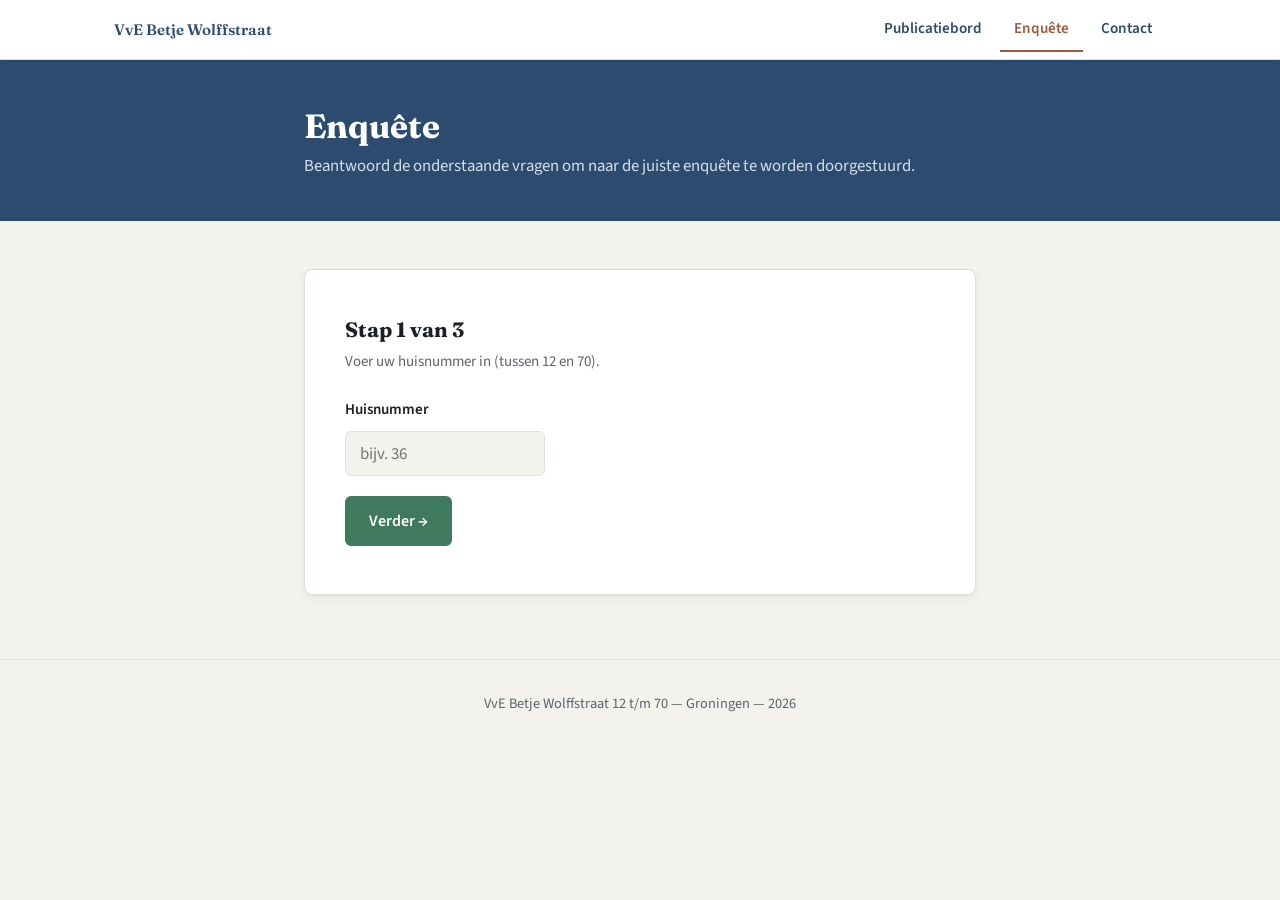
==== enquete.html @ a835d444 "feat: initial website VvE Betje Wolffstraat Statische informatiewebsite met drie pagina's: - Publica" ====
<!DOCTYPE html>
<html lang="nl">
<head>
  <meta charset="UTF-8">
  <meta name="viewport" content="width=device-width, initial-scale=1.0">
  <meta name="description" content="Vul de korte vragen in om naar de juiste enquête te gaan. VvE Betje Wolffstraat 12 t/m 70.">
  <title>Enquête — VvE Betje Wolffstraat 12 t/m 70</title>
  <link rel="preconnect" href="https://fonts.googleapis.com">
  <link rel="preconnect" href="https://fonts.gstatic.com" crossorigin>
  <link href="https://fonts.googleapis.com/css2?family=Fraunces:opsz,wght@9..144,600;9..144,700&family=Source+Sans+3:wght@400;600&display=swap" rel="stylesheet">
  <link rel="stylesheet" href="styles.css">
</head>
<body>

  <!-- Navigatiebalk -->
  <nav class="site-nav" aria-label="Hoofdnavigatie">
    <div class="nav-inner">
      <a href="index.html" class="nav-logo" aria-label="VvE Betje Wolffstraat — naar homepage">
        VvE Betje Wolffstraat
      </a>
      <button class="nav-toggle" aria-expanded="false" aria-controls="nav-links" aria-label="Menu openen">
        <svg viewBox="0 0 24 24" fill="none" stroke="currentColor" stroke-width="2" stroke-linecap="round" stroke-linejoin="round" aria-hidden="true">
          <line x1="3" y1="6"  x2="21" y2="6"/>
          <line x1="3" y1="12" x2="21" y2="12"/>
          <line x1="3" y1="18" x2="21" y2="18"/>
        </svg>
      </button>
      <ul class="nav-links" id="nav-links" role="list">
        <li><a href="index.html"                              >Publicatiebord</a></li>
        <li><a href="enquete.html" class="active" aria-current="page">Enquête</a></li>
        <li><a href="contact.html"                            >Contact</a></li>
      </ul>
    </div>
  </nav>

  <!-- Subpagina header -->
  <header class="page-header" role="banner">
    <div class="container">
      <h1>Enquête</h1>
      <p>Beantwoord de onderstaande vragen om naar de juiste enquête te worden doorgestuurd.</p>
    </div>
  </header>

  <!-- Wizard -->
  <main>
    <section class="wizard-section" aria-label="Enquête wizard">
      <div class="container">
        <div class="wizard-card anim-item" style="animation-delay: 0.1s;">

          <!-- Stap 1: Huisnummer -->
          <div id="step-1" class="wizard-step" aria-live="polite">
            <h2>Stap 1 van 3</h2>
            <p class="step-hint">Voer uw huisnummer in (tussen 12 en 70).</p>

            <label for="huisnummer-input">Huisnummer</label>
            <input
              type="number"
              id="huisnummer-input"
              name="huisnummer"
              min="12"
              max="70"
              placeholder="bijv. 36"
              autocomplete="off"
              aria-required="true"
              aria-describedby="huisnummer-error"
            >
            <p class="error-message" id="huisnummer-error" role="alert">
              Vul een geldig huisnummer in voordat u verdergaat.
            </p>

            <div class="choice-buttons">
              <button type="button" id="btn-next-1" class="btn-primary">
                Verder →
              </button>
            </div>
          </div>

          <!-- Stap 2: Eigenaar of huurder -->
          <div id="step-2" class="wizard-step hidden" aria-live="polite">
            <h2>Stap 2 van 3</h2>
            <p class="step-hint">Bent u eigenaar of huurder van uw woning?</p>

            <div class="choice-buttons" role="group" aria-label="Kies eigenaar of huurder">
              <button type="button" id="btn-eigenaar" class="btn-choice">
                Eigenaar
              </button>
              <button type="button" id="btn-huurder" class="btn-choice">
                Huurder
              </button>
            </div>
          </div>

          <!-- Stap 3: Zelf bewonen of verhuren (alleen eigenaren) -->
          <div id="step-3" class="wizard-step hidden" aria-live="polite">
            <h2>Stap 3 van 3</h2>
            <p class="step-hint">Bewoont u de woning zelf, of verhuurt u deze?</p>

            <div class="choice-buttons" role="group" aria-label="Kies bewoner of verhuurder">
              <button type="button" id="btn-bewoner" class="btn-choice">
                Zelf bewonen
              </button>
              <button type="button" id="btn-verhuurder" class="btn-choice">
                Verhuren
              </button>
            </div>
          </div>

          <!-- Resultaat -->
          <div id="result" class="hidden" aria-live="polite">
            <h2>Uw enquête</h2>
            <p>Op basis van uw antwoorden is dit de juiste enquête voor u:</p>

            <div class="result-block">
              <p class="result-type-label">Enquête type</p>
              <p class="result-title" id="result-title"></p>
              <p class="result-detail" id="result-detail"></p>
            </div>

            <div class="result-actions">
              <a
                id="btn-start-form"
                href="#"
                target="_blank"
                rel="noopener noreferrer"
                class="btn-primary"
                aria-label="Start de enquête (opent in nieuw tabblad)"
              >
                Start enquête
                <span aria-hidden="true">↗</span>
              </a>
              <button type="button" id="btn-reset" class="btn-secondary">
                Opnieuw beginnen
              </button>
            </div>
          </div>

        </div>
      </div>
    </section>
  </main>

  <!-- Footer -->
  <footer class="site-footer">
    <p>VvE Betje Wolffstraat 12 t/m 70 &mdash; Groningen &mdash; <span id="footer-year"></span></p>
  </footer>

  <script src="script.js"></script>
  <script>
    document.getElementById("footer-year").textContent = new Date().getFullYear();
  </script>
</body>
</html>
---- styles.css ----
/* =====================================================
   VvE Betje Wolffstraat 12 t/m 70 — Gedeelde Styling
   ===================================================== */

/* Google Fonts worden geladen via <head> in elke HTML pagina */

/* ----- CSS Custom Properties (BRANDING.md) ----- */
:root {
  --color-primary:       #2B4C6F;
  --color-primary-hover: #1E3851;
  --color-accent:        #3F7A5E;
  --color-accent-hover:  #316049;
  --color-brick:         #9C5B3E;
  --color-bg:            #F4F2ED;
  --color-surface:       #FFFFFF;
  --color-text:          #1C1F23;
  --color-text-muted:    #5C636B;
  --color-border:        #E3DFD6;
  --color-success:       #2F7D54;

  --font-display: "Fraunces", Georgia, serif;
  --font-body:    "Source Sans 3", sans-serif;

  --max-width: 720px;
  --nav-height: 60px;
}

/* ----- Reset & Base ----- */
*, *::before, *::after {
  box-sizing: border-box;
  margin: 0;
  padding: 0;
}

html {
  scroll-behavior: smooth;
}

body {
  font-family: var(--font-body);
  font-size: 17px;
  line-height: 1.65;
  color: var(--color-text);
  background-color: var(--color-bg);
  -webkit-font-smoothing: antialiased;
}

h1, h2, h3, h4 {
  font-family: var(--font-display);
  font-weight: 700;
  line-height: 1.15;
  color: var(--color-text);
}

p {
  margin-bottom: 1em;
}

p:last-child {
  margin-bottom: 0;
}

a {
  color: var(--color-accent);
  text-decoration: none;
}

a:hover {
  text-decoration: underline;
}

img {
  max-width: 100%;
  display: block;
}

/* ----- Leeskolom container ----- */
.container {
  max-width: var(--max-width);
  margin: 0 auto;
  padding: 0 1.5rem;
}

/* ----- Navigatiebalk ----- */
.site-nav {
  position: sticky;
  top: 0;
  z-index: 100;
  background-color: var(--color-surface);
  border-bottom: 1px solid var(--color-border);
  box-shadow: 0 1px 4px rgba(28, 31, 35, 0.06);
  height: var(--nav-height);
}

.nav-inner {
  max-width: 1100px;
  margin: 0 auto;
  padding: 0 1.5rem;
  height: 100%;
  display: flex;
  align-items: center;
  justify-content: space-between;
  gap: 1rem;
}

.nav-logo {
  font-family: var(--font-display);
  font-size: 0.95rem;
  font-weight: 600;
  color: var(--color-primary);
  white-space: nowrap;
  text-decoration: none;
  flex-shrink: 0;
}

.nav-logo:hover {
  text-decoration: none;
  color: var(--color-primary-hover);
}

.nav-links {
  display: flex;
  align-items: center;
  gap: 0.25rem;
  list-style: none;
}

.nav-links a {
  display: inline-flex;
  align-items: center;
  height: 44px;
  padding: 0 0.875rem;
  font-family: var(--font-body);
  font-size: 0.95rem;
  font-weight: 600;
  color: var(--color-primary);
  text-decoration: none;
  border-bottom: 2px solid transparent;
  transition: color 0.2s ease, border-color 0.2s ease;
}

.nav-links a:hover {
  color: var(--color-primary-hover);
  text-decoration: none;
}

.nav-links a.active {
  color: var(--color-brick);
  border-bottom-color: var(--color-brick);
}

/* Hamburger (mobiel) */
.nav-toggle {
  display: none;
  background: none;
  border: none;
  cursor: pointer;
  padding: 0.5rem;
  color: var(--color-primary);
  min-width: 44px;
  min-height: 44px;
  align-items: center;
  justify-content: center;
}

.nav-toggle svg {
  width: 24px;
  height: 24px;
}

/* ----- Hero (alleen index.html) ----- */
.hero {
  position: relative;
  width: 100%;
  height: 52vh;
  min-height: 280px;
  background-image:
    linear-gradient(
      to bottom,
      rgba(28, 31, 35, 0.55),
      rgba(28, 31, 35, 0.35)
    ),
    url("hero.jpg");
  background-size: cover;
  background-position: center 40%;
  display: flex;
  align-items: center;
  justify-content: center;
}

.hero-content {
  text-align: center;
  padding: 2rem 1.5rem;
  color: #ffffff;
}

.hero-content h1 {
  font-family: var(--font-display);
  font-size: clamp(2rem, 5vw, 3rem);
  font-weight: 700;
  line-height: 1.05;
  color: #ffffff;
  margin-bottom: 0.75rem;
  opacity: 0;
  transform: translateY(18px);
  animation: fadeUp 0.7s ease forwards;
  animation-delay: 0.1s;
}

.hero-content p {
  font-size: clamp(1rem, 2.5vw, 1.15rem);
  font-weight: 400;
  color: rgba(255, 255, 255, 0.88);
  margin-bottom: 0;
  opacity: 0;
  transform: translateY(14px);
  animation: fadeUp 0.7s ease forwards;
  animation-delay: 0.22s;
}

/* ----- Subpagina header (enquete, contact) ----- */
.page-header {
  background-color: var(--color-primary);
  padding: 3rem 0 2.5rem;
}

.page-header h1 {
  font-family: var(--font-display);
  font-size: clamp(1.75rem, 4vw, 2.1rem);
  font-weight: 700;
  color: #ffffff;
  line-height: 1.1;
  margin-bottom: 0.5rem;
}

.page-header p {
  font-size: 1.05rem;
  color: rgba(255, 255, 255, 0.82);
  margin-bottom: 0;
}

/* ----- Aankondigingen sectie ----- */
.announcements-section {
  padding: 3rem 0 4rem;
}

.announcements-section h2 {
  font-size: 1.1rem;
  font-weight: 600;
  text-transform: uppercase;
  letter-spacing: 0.08em;
  color: var(--color-text-muted);
  margin-bottom: 2rem;
  padding-bottom: 0.75rem;
  border-bottom: 1px solid var(--color-border);
}

/* ----- Aankondiging kaart ----- */
.card {
  background-color: var(--color-surface);
  border: 1px solid var(--color-border);
  border-radius: 8px;
  padding: 28px 32px;
  margin-bottom: 1.75rem;
  box-shadow: 0 1px 3px rgba(28, 31, 35, 0.06), 0 4px 12px rgba(28, 31, 35, 0.04);
}

.card-title {
  font-family: var(--font-display);
  font-size: 1.2rem;
  font-weight: 700;
  color: var(--color-text);
  margin-bottom: 0.5rem;
}

.card-title-rule {
  width: 40px;
  height: 2px;
  background-color: var(--color-brick);
  margin-bottom: 1.25rem;
  border: none;
}

.card-date {
  font-size: 0.875rem;
  color: var(--color-text-muted);
  margin-bottom: 1.25rem;
  font-style: italic;
}

.card-body {
  font-size: 17px;
  line-height: 1.7;
  color: var(--color-text);
  white-space: pre-line;
}

.card-divider {
  border: none;
  border-top: 1px solid var(--color-border);
  margin: 1.5rem 0 1rem;
}

.card-signatory {
  font-size: 0.9375rem;
  color: var(--color-text-muted);
  white-space: pre-line;
  line-height: 1.5;
}

/* ----- Knoppen ----- */
.btn-primary,
.btn-secondary,
.btn-choice {
  display: inline-flex;
  align-items: center;
  justify-content: center;
  gap: 0.4rem;
  min-height: 44px;
  padding: 0.75rem 1.375rem;
  font-family: var(--font-body);
  font-size: 1rem;
  font-weight: 600;
  border-radius: 6px;
  cursor: pointer;
  text-decoration: none;
  transition: background-color 0.2s ease, color 0.2s ease, border-color 0.2s ease;
  border: 2px solid transparent;
}

.btn-primary {
  background-color: var(--color-accent);
  color: #ffffff;
  border-color: var(--color-accent);
}

.btn-primary:hover {
  background-color: var(--color-accent-hover);
  border-color: var(--color-accent-hover);
  text-decoration: none;
  color: #ffffff;
}

.btn-secondary {
  background-color: var(--color-surface);
  color: var(--color-accent);
  border-color: var(--color-accent);
}

.btn-secondary:hover {
  background-color: var(--color-accent);
  color: #ffffff;
  text-decoration: none;
}

.btn-choice {
  background-color: var(--color-surface);
  color: var(--color-primary);
  border-color: var(--color-border);
  font-size: 1rem;
}

.btn-choice:hover {
  border-color: var(--color-primary);
  background-color: var(--color-bg);
  text-decoration: none;
}

.btn-choice.selected {
  border-color: var(--color-primary);
  background-color: var(--color-primary);
  color: #ffffff;
}

/* ----- Enquête wizard ----- */
.wizard-section {
  padding: 3rem 0 4rem;
}

.wizard-card {
  background-color: var(--color-surface);
  border: 1px solid var(--color-border);
  border-radius: 8px;
  padding: 2.5rem 2rem;
  box-shadow: 0 1px 3px rgba(28, 31, 35, 0.06), 0 4px 12px rgba(28, 31, 35, 0.04);
}

.wizard-step h2 {
  font-family: var(--font-display);
  font-size: 1.3rem;
  font-weight: 700;
  color: var(--color-text);
  margin-bottom: 0.5rem;
}

.wizard-step .step-hint {
  font-size: 0.9375rem;
  color: var(--color-text-muted);
  margin-bottom: 1.5rem;
}

.wizard-step label {
  display: block;
  font-weight: 600;
  margin-bottom: 0.5rem;
  font-size: 0.9375rem;
}

.wizard-step input[type="number"] {
  width: 100%;
  max-width: 200px;
  min-height: 44px;
  padding: 0.6rem 0.875rem;
  font-family: var(--font-body);
  font-size: 1.05rem;
  color: var(--color-text);
  background-color: var(--color-bg);
  border: 1px solid var(--color-border);
  border-radius: 6px;
  display: block;
  margin-bottom: 1.25rem;
  transition: border-color 0.2s ease;
}

.wizard-step input[type="number"]:focus {
  outline: none;
  border-color: var(--color-primary);
  box-shadow: 0 0 0 3px rgba(43, 76, 111, 0.12);
}

.wizard-step input.input-error {
  border-color: #c0392b;
}

.error-message {
  color: #c0392b;
  font-size: 0.9rem;
  margin-top: -0.75rem;
  margin-bottom: 1rem;
  display: none;
}

.error-message.visible {
  display: block;
}

.choice-buttons {
  display: flex;
  flex-wrap: wrap;
  gap: 0.75rem;
  margin-top: 0.5rem;
}

/* Resultaat blok */
.result-block {
  background-color: var(--color-bg);
  border: 1px solid var(--color-border);
  border-radius: 6px;
  padding: 1.25rem 1.5rem;
  margin-bottom: 1.5rem;
}

.result-block .result-type-label {
  font-size: 0.8125rem;
  text-transform: uppercase;
  letter-spacing: 0.08em;
  color: var(--color-text-muted);
  margin-bottom: 0.25rem;
}

.result-block .result-title {
  font-family: var(--font-display);
  font-size: 1.15rem;
  font-weight: 700;
  color: var(--color-primary);
  margin-bottom: 0.25rem;
}

.result-block .result-detail {
  font-size: 0.9375rem;
  color: var(--color-text-muted);
}

.result-actions {
  display: flex;
  flex-wrap: wrap;
  gap: 0.75rem;
  margin-top: 1.25rem;
}

/* ----- Contact pagina ----- */
.contact-section {
  padding: 3rem 0 4rem;
}

.contact-block,
.complaint-block {
  margin-bottom: 2.5rem;
}

.contact-block h2,
.complaint-block h2 {
  font-family: var(--font-display);
  font-size: 1.35rem;
  font-weight: 700;
  color: var(--color-text);
  margin-bottom: 0.75rem;
  padding-bottom: 0.5rem;
  border-bottom: 2px solid var(--color-brick);
  display: inline-block;
}

.complaint-block {
  background-color: var(--color-surface);
  border: 1px solid var(--color-border);
  border-radius: 8px;
  padding: 1.75rem 2rem;
  box-shadow: 0 1px 3px rgba(28, 31, 35, 0.06);
}

.complaint-block p {
  margin-bottom: 1.25rem;
}

/* ----- Footer ----- */
.site-footer {
  border-top: 1px solid var(--color-border);
  padding: 2rem 1.5rem;
  text-align: center;
  font-size: 0.9rem;
  color: var(--color-text-muted);
  background-color: var(--color-bg);
}

/* ----- Animaties ----- */
@keyframes fadeUp {
  to {
    opacity: 1;
    transform: translateY(0);
  }
}

.anim-item {
  opacity: 0;
  transform: translateY(20px);
  animation: fadeUp 0.55s ease forwards;
}

/* ----- Utility ----- */
.hidden {
  display: none !important;
}

/* ----- Media Queries ----- */

/* Tablet en groter */
@media (min-width: 640px) {
  .wizard-card {
    padding: 3rem 2.5rem;
  }

  .hero-content h1 {
    font-size: clamp(2.25rem, 4.5vw, 3rem);
  }

  .nav-toggle {
    display: none;
  }
}

/* Mobiel */
@media (max-width: 639px) {
  .nav-logo {
    font-size: 0.85rem;
  }

  .nav-links {
    display: none;
    position: absolute;
    top: var(--nav-height);
    left: 0;
    right: 0;
    background-color: var(--color-surface);
    border-bottom: 1px solid var(--color-border);
    flex-direction: column;
    align-items: flex-start;
    padding: 0.5rem 0;
    box-shadow: 0 4px 12px rgba(28, 31, 35, 0.08);
    gap: 0;
  }

  .nav-links.open {
    display: flex;
  }

  .nav-links li {
    width: 100%;
  }

  .nav-links a {
    width: 100%;
    padding: 0 1.5rem;
    border-bottom: none;
    border-left: 3px solid transparent;
  }

  .nav-links a.active {
    border-left-color: var(--color-brick);
    border-bottom-color: transparent;
  }

  .nav-toggle {
    display: flex;
  }

  .card {
    padding: 20px 18px;
  }

  .choice-buttons {
    flex-direction: column;
  }

  .choice-buttons .btn-choice {
    width: 100%;
  }

  .result-actions {
    flex-direction: column;
  }

  .result-actions .btn-primary,
  .result-actions .btn-secondary {
    width: 100%;
    justify-content: center;
  }
}
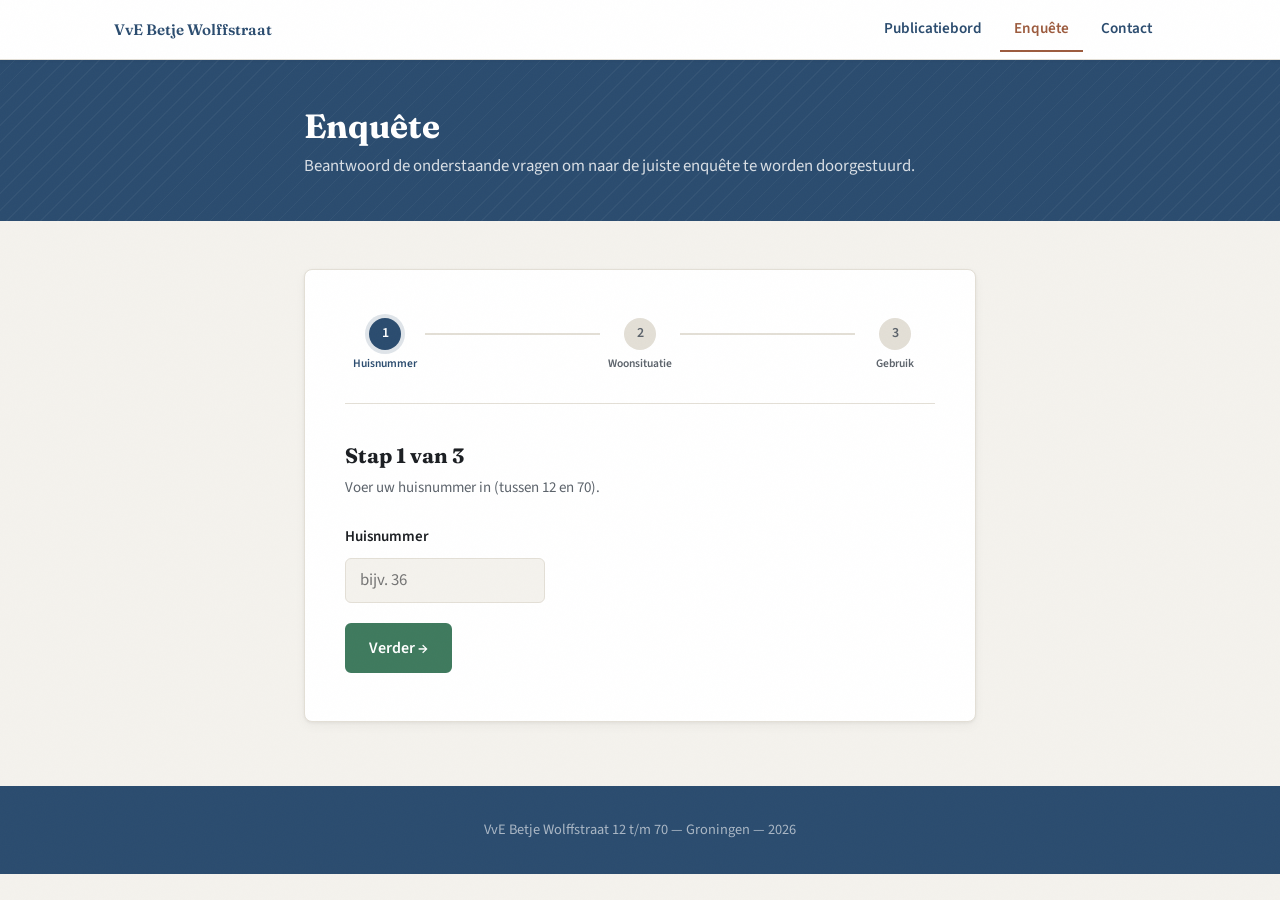
==== commit 07cc03c9: "feat: design upgrade — meer sfeer en leven - Nav: scroll-state met blur/schaduw effect (zweeft boven" ====
--- a/enquete.html
+++ b/enquete.html
@@ -46,6 +46,24 @@
     <section class="wizard-section" aria-label="Enquête wizard">
       <div class="container">
         <div class="wizard-card anim-item" style="animation-delay: 0.1s;">
+
+          <!-- Stap-indicator -->
+          <nav class="wizard-progress" aria-label="Stap voortgang">
+            <div class="wp-step is-active" data-step="1" aria-current="step">
+              <div class="wp-dot">1</div>
+              <div class="wp-label">Huisnummer</div>
+            </div>
+            <div class="wp-connector"></div>
+            <div class="wp-step" data-step="2">
+              <div class="wp-dot">2</div>
+              <div class="wp-label">Woonsituatie</div>
+            </div>
+            <div class="wp-connector"></div>
+            <div class="wp-step" data-step="3">
+              <div class="wp-dot">3</div>
+              <div class="wp-label">Gebruik</div>
+            </div>
+          </nav>
 
           <!-- Stap 1: Huisnummer -->
           <div id="step-1" class="wizard-step" aria-live="polite">
--- a/styles.css
+++ b/styles.css
@@ -1,8 +1,6 @@
 /* =====================================================
    VvE Betje Wolffstraat 12 t/m 70 — Gedeelde Styling
    ===================================================== */
-
-/* Google Fonts worden geladen via <head> in elke HTML pagina */
 
 /* ----- CSS Custom Properties (BRANDING.md) ----- */
 :root {
@@ -45,6 +43,19 @@
   -webkit-font-smoothing: antialiased;
 }
 
+/* Subtiele grain-overlay over de hele pagina */
+body::before {
+  content: '';
+  position: fixed;
+  inset: 0;
+  pointer-events: none;
+  z-index: 9999;
+  opacity: 0.018;
+  background-image: url("data:image/svg+xml,%3Csvg viewBox='0 0 200 200' xmlns='http://www.w3.org/2000/svg'%3E%3Cfilter id='n'%3E%3CfeTurbulence type='fractalNoise' baseFrequency='0.9' numOctaves='4' stitchTiles='stitch'/%3E%3C/filter%3E%3Crect width='100%25' height='100%25' filter='url(%23n)'/%3E%3C/svg%3E");
+  background-repeat: repeat;
+  background-size: 200px 200px;
+}
+
 h1, h2, h3, h4 {
   font-family: var(--font-display);
   font-weight: 700;
@@ -90,6 +101,16 @@
   border-bottom: 1px solid var(--color-border);
   box-shadow: 0 1px 4px rgba(28, 31, 35, 0.06);
   height: var(--nav-height);
+  transition: box-shadow 0.25s ease, background-color 0.25s ease;
+}
+
+/* Nav zweeft wanneer de gebruiker scrollt */
+.site-nav.scrolled {
+  background-color: rgba(255, 255, 255, 0.92);
+  backdrop-filter: blur(8px);
+  -webkit-backdrop-filter: blur(8px);
+  box-shadow: 0 2px 16px rgba(28, 31, 35, 0.11);
+  border-bottom-color: rgba(227, 223, 214, 0.6);
 }
 
 .nav-inner {
@@ -172,17 +193,18 @@
 .hero {
   position: relative;
   width: 100%;
-  height: 52vh;
-  min-height: 280px;
+  height: 58vh;
+  min-height: 320px;
   background-image:
     linear-gradient(
       to bottom,
       rgba(28, 31, 35, 0.55),
-      rgba(28, 31, 35, 0.35)
+      rgba(28, 31, 35, 0.32)
     ),
     url("hero.jpg");
   background-size: cover;
   background-position: center 40%;
+  background-attachment: fixed;
   display: flex;
   align-items: center;
   justify-content: center;
@@ -215,13 +237,59 @@
   opacity: 0;
   transform: translateY(14px);
   animation: fadeUp 0.7s ease forwards;
-  animation-delay: 0.22s;
+  animation-delay: 0.25s;
+}
+
+/* Scroll-hint pijl onderaan de hero */
+.hero-scroll-hint {
+  position: absolute;
+  bottom: 1.75rem;
+  left: 50%;
+  transform: translateX(-50%);
+  color: rgba(255, 255, 255, 0.55);
+  opacity: 1;
+  transition: opacity 0.4s ease;
+  animation: bounceDown 2.2s ease-in-out infinite;
+  animation-delay: 1s;
+}
+
+.hero-scroll-hint svg {
+  width: 28px;
+  height: 28px;
+  display: block;
+}
+
+/* Verberg scroll-hint zodra er gescrold is */
+.hero.scrolled .hero-scroll-hint {
+  opacity: 0;
+  pointer-events: none;
 }
 
 /* ----- Subpagina header (enquete, contact) ----- */
 .page-header {
   background-color: var(--color-primary);
   padding: 3rem 0 2.5rem;
+  position: relative;
+  overflow: hidden;
+}
+
+/* Subtiel diagonaal patroon als atmosferisch detail */
+.page-header::before {
+  content: '';
+  position: absolute;
+  inset: 0;
+  pointer-events: none;
+  background-image: repeating-linear-gradient(
+    -45deg,
+    rgba(255, 255, 255, 0.04),
+    rgba(255, 255, 255, 0.04) 1px,
+    transparent 1px,
+    transparent 12px
+  );
+}
+
+.page-header .container {
+  position: relative;
 }
 
 .page-header h1 {
@@ -231,12 +299,20 @@
   color: #ffffff;
   line-height: 1.1;
   margin-bottom: 0.5rem;
+  opacity: 0;
+  transform: translateY(14px);
+  animation: fadeUp 0.6s ease forwards;
+  animation-delay: 0.05s;
 }
 
 .page-header p {
   font-size: 1.05rem;
   color: rgba(255, 255, 255, 0.82);
   margin-bottom: 0;
+  opacity: 0;
+  transform: translateY(12px);
+  animation: fadeUp 0.6s ease forwards;
+  animation-delay: 0.17s;
 }
 
 /* ----- Aankondigingen sectie ----- */
@@ -244,25 +320,42 @@
   padding: 3rem 0 4rem;
 }
 
-.announcements-section h2 {
-  font-size: 1.1rem;
+/* Redactioneel sectielabel met decoratieve lijn rechts */
+.announcements-section > .container > h2 {
+  display: flex;
+  align-items: center;
+  gap: 1rem;
+  font-family: var(--font-body);
+  font-size: 0.8rem;
   font-weight: 600;
   text-transform: uppercase;
-  letter-spacing: 0.08em;
+  letter-spacing: 0.1em;
   color: var(--color-text-muted);
   margin-bottom: 2rem;
-  padding-bottom: 0.75rem;
-  border-bottom: 1px solid var(--color-border);
+}
+
+.announcements-section > .container > h2::after {
+  content: '';
+  flex: 1;
+  height: 1px;
+  background-color: var(--color-border);
 }
 
 /* ----- Aankondiging kaart ----- */
 .card {
   background-color: var(--color-surface);
   border: 1px solid var(--color-border);
+  border-left: 3px solid var(--color-brick);
   border-radius: 8px;
   padding: 28px 32px;
   margin-bottom: 1.75rem;
   box-shadow: 0 1px 3px rgba(28, 31, 35, 0.06), 0 4px 12px rgba(28, 31, 35, 0.04);
+  transition: transform 0.22s ease, box-shadow 0.22s ease;
+}
+
+.card:hover {
+  transform: translateY(-3px);
+  box-shadow: 0 4px 8px rgba(28, 31, 35, 0.08), 0 12px 28px rgba(28, 31, 35, 0.09);
 }
 
 .card-title {
@@ -324,7 +417,7 @@
   border-radius: 6px;
   cursor: pointer;
   text-decoration: none;
-  transition: background-color 0.2s ease, color 0.2s ease, border-color 0.2s ease;
+  transition: background-color 0.2s ease, color 0.2s ease, border-color 0.2s ease, transform 0.15s ease, box-shadow 0.15s ease;
   border: 2px solid transparent;
 }
 
@@ -339,6 +432,8 @@
   border-color: var(--color-accent-hover);
   text-decoration: none;
   color: #ffffff;
+  transform: translateY(-1px);
+  box-shadow: 0 4px 12px rgba(63, 122, 94, 0.3);
 }
 
 .btn-secondary {
@@ -351,6 +446,7 @@
   background-color: var(--color-accent);
   color: #ffffff;
   text-decoration: none;
+  transform: translateY(-1px);
 }
 
 .btn-choice {
@@ -364,6 +460,7 @@
   border-color: var(--color-primary);
   background-color: var(--color-bg);
   text-decoration: none;
+  transform: translateY(-1px);
 }
 
 .btn-choice.selected {
@@ -383,6 +480,87 @@
   border-radius: 8px;
   padding: 2.5rem 2rem;
   box-shadow: 0 1px 3px rgba(28, 31, 35, 0.06), 0 4px 12px rgba(28, 31, 35, 0.04);
+}
+
+/* Wizard stap-indicator */
+.wizard-progress {
+  display: flex;
+  align-items: flex-start;
+  margin-bottom: 2.5rem;
+  padding-bottom: 2rem;
+  border-bottom: 1px solid var(--color-border);
+}
+
+.wp-step {
+  display: flex;
+  flex-direction: column;
+  align-items: center;
+  flex-shrink: 0;
+  width: 80px;
+}
+
+.wp-dot {
+  width: 32px;
+  height: 32px;
+  border-radius: 50%;
+  background-color: var(--color-border);
+  color: var(--color-text-muted);
+  display: flex;
+  align-items: center;
+  justify-content: center;
+  font-family: var(--font-body);
+  font-size: 0.875rem;
+  font-weight: 600;
+  transition: background-color 0.3s ease, color 0.3s ease, box-shadow 0.3s ease;
+  position: relative;
+  z-index: 1;
+}
+
+.wp-step.is-active .wp-dot {
+  background-color: var(--color-primary);
+  color: #ffffff;
+  box-shadow: 0 0 0 4px rgba(43, 76, 111, 0.15);
+}
+
+.wp-step.is-done .wp-dot {
+  background-color: var(--color-accent);
+  color: #ffffff;
+}
+
+.wp-label {
+  font-family: var(--font-body);
+  font-size: 0.72rem;
+  font-weight: 600;
+  color: var(--color-text-muted);
+  margin-top: 0.45rem;
+  text-align: center;
+  line-height: 1.25;
+  transition: color 0.3s ease;
+}
+
+.wp-step.is-active .wp-label {
+  color: var(--color-primary);
+}
+
+.wp-step.is-done .wp-label {
+  color: var(--color-accent);
+}
+
+/* Verbindingslijn tussen stap-bolletjes */
+.wp-connector {
+  flex: 1;
+  height: 2px;
+  background-color: var(--color-border);
+  margin-top: 15px;
+  transition: background-color 0.35s ease;
+}
+
+.wp-connector.is-done {
+  background-color: var(--color-accent);
+}
+
+.wizard-step {
+  transition: opacity 0.18s ease;
 }
 
 .wizard-step h2 {
@@ -419,7 +597,7 @@
   border-radius: 6px;
   display: block;
   margin-bottom: 1.25rem;
-  transition: border-color 0.2s ease;
+  transition: border-color 0.2s ease, box-shadow 0.2s ease;
 }
 
 .wizard-step input[type="number"]:focus {
@@ -455,6 +633,7 @@
 .result-block {
   background-color: var(--color-bg);
   border: 1px solid var(--color-border);
+  border-left: 3px solid var(--color-accent);
   border-radius: 6px;
   padding: 1.25rem 1.5rem;
   margin-bottom: 1.5rem;
@@ -524,12 +703,11 @@
 
 /* ----- Footer ----- */
 .site-footer {
-  border-top: 1px solid var(--color-border);
+  background-color: var(--color-primary);
   padding: 2rem 1.5rem;
   text-align: center;
   font-size: 0.9rem;
-  color: var(--color-text-muted);
-  background-color: var(--color-bg);
+  color: rgba(255, 255, 255, 0.6);
 }
 
 /* ----- Animaties ----- */
@@ -540,6 +718,11 @@
   }
 }
 
+@keyframes bounceDown {
+  0%, 100% { transform: translateX(-50%) translateY(0); }
+  50%       { transform: translateX(-50%) translateY(7px); }
+}
+
 .anim-item {
   opacity: 0;
   transform: translateY(20px);
@@ -549,6 +732,19 @@
 /* ----- Utility ----- */
 .hidden {
   display: none !important;
+}
+
+/* ----- Reduced motion ----- */
+@media (prefers-reduced-motion: reduce) {
+  *, *::before, *::after {
+    animation-duration: 0.01ms !important;
+    animation-iteration-count: 1 !important;
+    transition-duration: 0.01ms !important;
+  }
+
+  .hero-scroll-hint {
+    display: none;
+  }
 }
 
 /* ----- Media Queries ----- */
@@ -617,6 +813,19 @@
     padding: 20px 18px;
   }
 
+  /* background-attachment: fixed werkt slecht op iOS */
+  .hero {
+    background-attachment: scroll;
+  }
+
+  .wp-step {
+    width: 64px;
+  }
+
+  .wp-label {
+    font-size: 0.65rem;
+  }
+
   .choice-buttons {
     flex-direction: column;
   }
